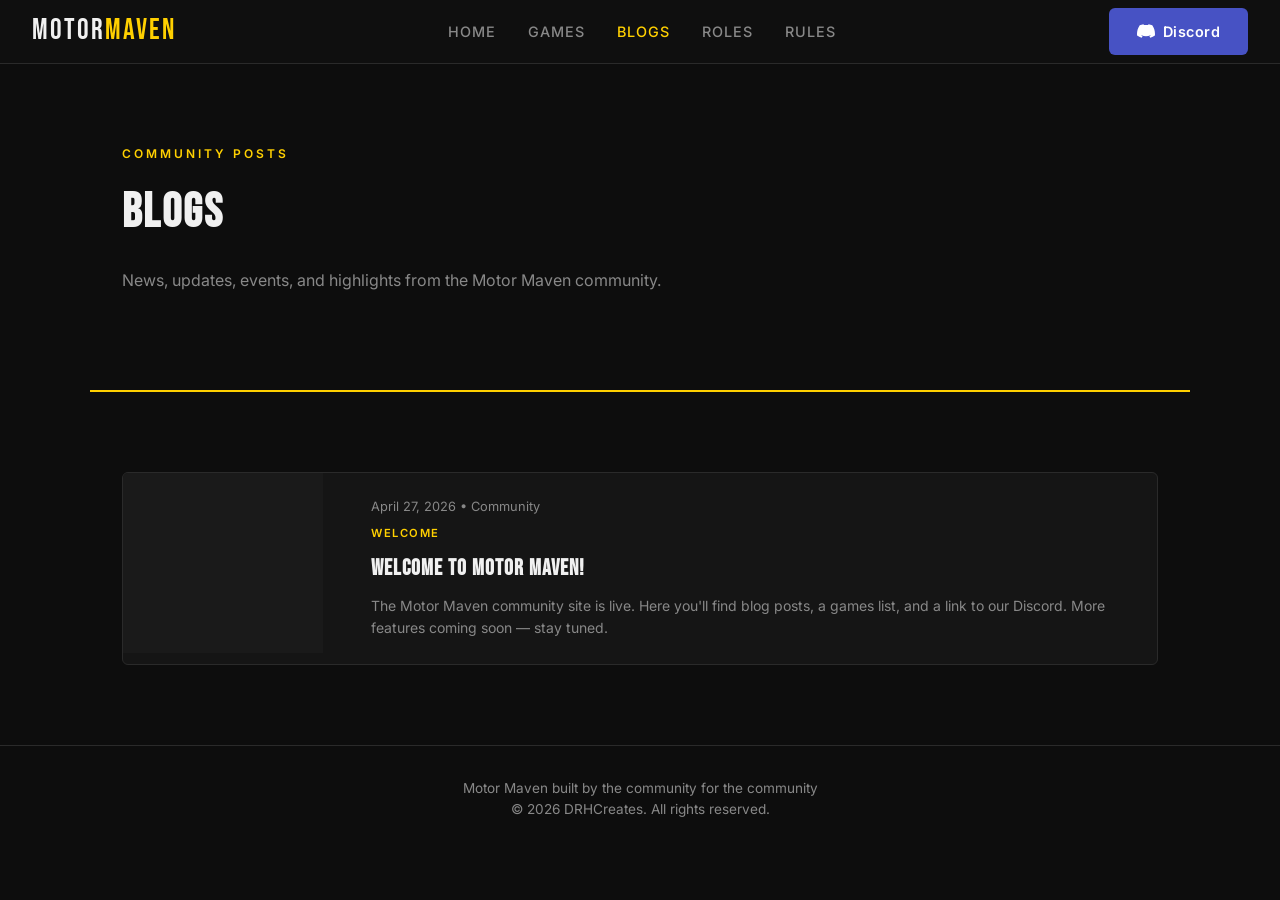
==== pages/blogs.html @ 3636a744 "initial commit" ====
<!DOCTYPE html>
<html lang="en">
<head>
  <meta charset="UTF-8" />
  <meta name="viewport" content="width=device-width, initial-scale=1.0" />
  <meta name="description" content="News, events, and community highlights from Motor Maven — a Discord community for MotorTown and other games." />
  <title>Blogs — Motor Maven</title>
  <link rel="preconnect" href="https://fonts.googleapis.com" />
  <link rel="preconnect" href="https://fonts.gstatic.com" crossorigin />
  <link rel="stylesheet" href="https://fonts.googleapis.com/css2?family=Bebas+Neue&family=Inter:wght@400;500;600&display=swap" />
  <meta name="theme-color" content="#0d0d0d" />
  <link rel="stylesheet" href="../css/style.css" />
  <meta property="og:type" content="website" />
  <meta property="og:site_name" content="Motor Maven" />
  <meta property="og:title" content="Blogs — Motor Maven" />
  <meta property="og:description" content="News, events, and community highlights from Motor Maven — a Discord community for MotorTown and other games." />
  <meta name="twitter:card" content="summary_large_image" />
  <meta name="twitter:title" content="Blogs — Motor Maven" />
  <meta name="twitter:description" content="News, events, and community highlights from Motor Maven — a Discord community for MotorTown and other games." />
</head>
<body>

  <a class="skip-link" href="#main">Skip to main content</a>

  <header>
    <nav aria-label="Main navigation">
      <a href="../index.html" class="nav-logo" aria-label="Motor Maven — home">MOTOR<span>MAVEN</span></a>
      <ul class="nav-links" role="list">
        <li><a href="../index.html">Home</a></li>
        <li><a href="games.html">Games</a></li>
        <li><a href="blogs.html" class="active" aria-current="page">Blogs</a></li>
        <li><a href="roles.html">Roles</a></li>
        <li><a href="rules.html">Rules</a></li>
        <!-- <li><a href="staff.html">Staff</a></li> -->
      </ul>
      <a href="https://discord.gg/wgUbp8NS54" target="_blank" rel="noopener noreferrer" class="nav-discord btn" aria-label="Join Motor Maven on Discord (opens in new tab)">
        <svg width="18" height="18" viewBox="0 0 24 24" fill="currentColor" aria-hidden="true" focusable="false">
          <path d="M20.317 4.37a19.791 19.791 0 0 0-4.885-1.515.074.074 0 0 0-.079.037c-.21.375-.444.864-.608 1.25a18.27 18.27 0 0 0-5.487 0 12.64 12.64 0 0 0-.617-1.25.077.077 0 0 0-.079-.037A19.736 19.736 0 0 0 3.677 4.37a.07.07 0 0 0-.032.027C.533 9.046-.32 13.58.099 18.057c.002.022.015.043.03.056a19.9 19.9 0 0 0 5.993 3.03.078.078 0 0 0 .084-.028 14.09 14.09 0 0 0 1.226-1.994.076.076 0 0 0-.041-.106 13.107 13.107 0 0 1-1.872-.892.077.077 0 0 1-.008-.128 10.2 10.2 0 0 0 .372-.292.074.074 0 0 1 .077-.01c3.928 1.793 8.18 1.793 12.062 0a.074.074 0 0 1 .078.01c.12.098.246.198.373.292a.077.077 0 0 1-.006.127 12.299 12.299 0 0 1-1.873.892.077.077 0 0 0-.041.107c.36.698.772 1.362 1.225 1.993a.076.076 0 0 0 .084.028 19.839 19.839 0 0 0 6.002-3.03.077.077 0 0 0 .032-.054c.5-5.177-.838-9.674-3.549-13.66a.061.061 0 0 0-.031-.03z"/>
        </svg>
        Discord
      </a>
      <button class="nav-hamburger" aria-label="Open navigation menu" aria-expanded="false">
        <span aria-hidden="true"></span>
        <span aria-hidden="true"></span>
        <span aria-hidden="true"></span>
      </button>
    </nav>
  </header>

  <main id="main" aria-label="Main content">

    <div class="page-header">
      <p class="section-label" aria-hidden="true">Community Posts</p>
      <h1 class="section-title">Blogs</h1>
      <p class="section-desc">News, updates, events, and highlights from the Motor Maven community.</p>
    </div>

    <section aria-label="Blog posts">
      <ul class="blog-list" role="list">

        <li>
          <a href="posts/welcome-to-motor-maven.html" class="blog-card-link" aria-label="Read: Welcome to Motor Maven!">
            <article class="blog-card">
              <div class="blog-card-img" style="height: 180px;" role="img" aria-label="Welcome post image placeholder"></div>
              <div class="blog-card-body">
                <p class="blog-meta"><time datetime="2026-04-27">April 27, 2026</time> &bull; Community</p>
                <p class="card-tag">Welcome</p>
                <h2 class="card-title">Welcome to Motor Maven!</h2>
                <p class="card-desc">The Motor Maven community site is live. Here you'll find blog posts, a games list, and a link to our Discord. More features coming soon — stay tuned.</p>
              </div>
            </article>
          </a>
        </li>

        <!-- To add a new blog post:
          1. Copy pages/posts/welcome-to-motor-maven.html to pages/posts/your-post-name.html
          2. Update the title, date, tag, and body content in that file
          3. Add a new <li> block here following the same pattern as above
        -->

      </ul>
    </section>

  </main>

  <footer role="contentinfo">
    <p>Motor Maven built by the community for the community</p>
    <p>&copy; 2026 DRHCreates. All rights reserved.</p>
  </footer>

  <script src="../js/smooth-scroll.js" defer></script>
  <script src="../js/nav.js" defer></script>
</body>
</html>
---- css/style.css ----
*, *::before, *::after {
  box-sizing: border-box;
  margin: 0;
  padding: 0;
}

:root {
  --bg: #0d0d0d;
  --bg-card: #151515;
  --bg-nav: #111111ee;
  --accent: #4488ff;
  --accent-dim: #2266dd;
  --gold: #ffd000;
  --text: #f0f0f0;
  --text-muted: #888;
  --border: #2a2a2a;
  --radius: 6px;
}

html {
  scroll-behavior: smooth;
}

body {
  background-color: var(--bg);
  color: var(--text);
  font-family: 'Inter', sans-serif;
  font-size: 16px;
  line-height: 1.6;
}

a {
  color: inherit;
  text-decoration: none;
}

img {
  display: block;
  max-width: 100%;
}

/* ── Nav ── */
nav {
  position: sticky;
  top: 0;
  z-index: 100;
  background: var(--bg-nav);
  backdrop-filter: blur(10px);
  border-bottom: 1px solid var(--border);
  padding: 0 2rem;
  display: flex;
  align-items: center;
  justify-content: space-between;
  height: 64px;
}

.nav-logo {
  font-family: 'Bebas Neue', sans-serif;
  font-size: 1.8rem;
  letter-spacing: 2px;
  color: var(--text);
}

.nav-logo span {
  color: var(--gold);
}

.nav-links {
  display: flex;
  gap: 2rem;
  list-style: none;
}

.nav-links a {
  font-size: 0.9rem;
  font-weight: 500;
  color: var(--text-muted);
  text-transform: uppercase;
  letter-spacing: 1px;
  transition: color 0.2s;
}

.nav-links a:hover,
.nav-links a.active {
  color: var(--gold);
}

.nav-discord {
  display: flex;
  align-items: center;
  gap: 0.5rem;
  background: #4752c4;
  color: #fff !important;
  padding: 0.45rem 1rem;
  border-radius: var(--radius);
  font-size: 0.85rem;
  font-weight: 600;
  transition: background 0.2s;
}

.nav-discord:hover {
  background: #3b44a5 !important;
  color: #fff !important;
}

/* ── Hero ── */
.hero {
  position: relative;
  display: flex;
  flex-direction: column;
  align-items: center;
  justify-content: center;
  text-align: center;
  min-height: 90vh;
  padding: 4rem 2rem;
  overflow: hidden;
}

.hero-bg {
  position: absolute;
  inset: 0;
  background:
    linear-gradient(to bottom, rgba(13,13,13,0.4) 0%, rgba(13,13,13,0.75) 100%),
    url('../assets/images/hero-bg.webp') center/cover no-repeat;
  z-index: 0;
}

.hero-stripe {
  position: absolute;
  bottom: 0;
  left: 0;
  width: 100%;
  height: 4px;
  background: var(--gold);
}

.hero-content {
  position: relative;
  z-index: 1;
  max-width: 800px;
}

.hero-tag {
  display: inline-block;
  background: var(--gold);
  color: #0d0d0d;
  font-size: 0.75rem;
  font-weight: 600;
  letter-spacing: 2px;
  text-transform: uppercase;
  padding: 0.3rem 0.9rem;
  border-radius: 2px;
  margin-bottom: 1.5rem;
}

.hero h1 {
  font-family: 'Bebas Neue', sans-serif;
  font-size: clamp(3.5rem, 10vw, 7rem);
  line-height: 1;
  letter-spacing: 3px;
  margin-bottom: 1.5rem;
}

.hero h1 span {
  color: var(--gold);
}

.hero p {
  font-size: 1.1rem;
  color: var(--text-muted);
  max-width: 560px;
  margin: 0 auto 2.5rem;
}

.hero-cta {
  display: flex;
  gap: 1rem;
  justify-content: center;
  flex-wrap: wrap;
}

/* ── Buttons ── */
.btn {
  display: inline-flex;
  align-items: center;
  gap: 0.5rem;
  padding: 0.75rem 1.75rem;
  border-radius: var(--radius);
  font-size: 0.9rem;
  font-weight: 600;
  letter-spacing: 0.5px;
  transition: all 0.2s;
  cursor: pointer;
  border: none;
}

.btn-primary {
  background: var(--accent);
  color: #fff;
}

.btn-primary:hover {
  background: var(--accent-dim);
}

.btn-outline {
  background: transparent;
  color: var(--text);
  border: 1px solid var(--border);
}

.btn-outline:hover {
  border-color: var(--accent);
  color: var(--accent);
}

/* ── Sections ── */
section {
  padding: 5rem 2rem;
  max-width: 1100px;
  margin: 0 auto;
}

.section-label {
  font-size: 0.75rem;
  font-weight: 600;
  letter-spacing: 3px;
  text-transform: uppercase;
  color: var(--gold);
  margin-bottom: 0.75rem;
}

.section-title {
  font-family: 'Bebas Neue', sans-serif;
  font-size: clamp(2rem, 5vw, 3rem);
  letter-spacing: 2px;
  margin-bottom: 1rem;
}

.section-desc {
  color: var(--text-muted);
  max-width: 560px;
  margin-bottom: 3rem;
}

/* ── Divider ── */
.divider {
  width: 100%;
  height: 1px;
  background: var(--border);
  margin: 0;
  border: none;
}

/* ── Cards ── */
.card-grid {
  display: grid;
  grid-template-columns: repeat(auto-fill, minmax(280px, 1fr));
  gap: 1.5rem;
}

.card {
  background: var(--bg-card);
  border: 1px solid var(--border);
  border-radius: var(--radius);
  overflow: hidden;
  transition: border-color 0.2s, transform 0.2s;
}

.card:hover {
  border-color: var(--gold);
  transform: translateY(-3px);
}

.card-img {
  width: 100%;
  aspect-ratio: 16/9;
  object-fit: cover;
  background: #1a1a1a;
}

.card-body {
  padding: 1.25rem;
}

.card-tag {
  font-size: 0.7rem;
  font-weight: 600;
  letter-spacing: 1.5px;
  text-transform: uppercase;
  color: var(--gold);
  margin-bottom: 0.5rem;
}

.card-title {
  font-family: 'Bebas Neue', sans-serif;
  font-size: 1.4rem;
  letter-spacing: 1px;
  margin-bottom: 0.5rem;
}

.card-desc {
  font-size: 0.875rem;
  color: var(--text-muted);
  line-height: 1.6;
}

.card-footer {
  padding: 1rem 1.25rem;
  border-top: 1px solid var(--border);
  display: flex;
  align-items: center;
  justify-content: space-between;
  font-size: 0.8rem;
  color: var(--text-muted);
}

/* ── Stats bar ── */
.stats-bar {
  background: var(--bg-card);
  border-top: 1px solid var(--border);
  border-bottom: 1px solid var(--border);
}

.stats-bar-inner {
  max-width: 1100px;
  margin: 0 auto;
  padding: 3.5rem 2rem;
  display: flex;
  gap: 2rem;
  flex-wrap: wrap;
  justify-content: space-around;
}

.stat {
  text-align: center;
}

.stat-number {
  font-family: 'Bebas Neue', sans-serif;
  font-size: 4rem;
  color: var(--gold);
  line-height: 1;
}

.stat-label {
  font-size: 0.9rem;
  color: var(--text-muted);
  text-transform: uppercase;
  letter-spacing: 1px;
  margin-top: 0.35rem;
}

/* ── Discord CTA ── */
.discord-cta {
  background: var(--bg-card);
  border: 1px solid var(--border);
  border-radius: var(--radius);
  padding: 3rem 2rem;
  text-align: center;
  margin: 0 auto;
  max-width: 600px;
}

.discord-cta .section-title {
  margin-bottom: 0.75rem;
}

.discord-cta p {
  color: var(--text-muted);
  margin-bottom: 2rem;
}

.btn-discord {
  background: #5865f2;
  color: #fff;
  font-size: 1rem;
  padding: 0.85rem 2rem;
}

.btn-discord:hover {
  background: #4752c4;
}

/* ── Footer ── */
footer {
  border-top: 1px solid var(--border);
  padding: 2rem;
  text-align: center;
  color: var(--text-muted);
  font-size: 0.85rem;
}

footer a {
  color: var(--accent);
}

/* ── Page header (inner pages) ── */
.page-header {
  padding: 5rem 2rem 3rem;
  border-bottom: 2px solid var(--gold);
  max-width: 1100px;
  margin: 0 auto;
}

/* ── Blog list ── */
.blog-list {
  display: flex;
  flex-direction: column;
  gap: 1.5rem;
}

.blog-card-link {
  display: block;
  text-decoration: none;
  color: inherit;
  border-radius: var(--radius);
}
.blog-card-link:hover .blog-card {
  border-color: var(--gold);
}
.blog-card-link .blog-card {
  transition: border-color 0.2s;
}

.blog-card {
  display: flex;
  gap: 1.5rem;
  background: var(--bg-card);
  border: 1px solid var(--border);
  border-radius: var(--radius);
  overflow: hidden;
  transition: border-color 0.2s;
}

.blog-card:hover {
  border-color: var(--gold);
}

.blog-card-img {
  width: 200px;
  flex-shrink: 0;
  object-fit: cover;
  background: #1a1a1a;
}

.blog-card-body {
  padding: 1.5rem;
  display: flex;
  flex-direction: column;
  justify-content: center;
}

.blog-meta {
  font-size: 0.8rem;
  color: var(--text-muted);
  margin-bottom: 0.5rem;
}

/* ── Games grid ── */
.games-grid {
  display: flex;
  flex-direction: column;
  gap: 1.5rem;
  list-style: none;
  padding: 0;
}

.game-card {
  background: var(--bg-card);
  border: 1px solid var(--border);
  border-radius: var(--radius);
  overflow: hidden;
  transition: border-color 0.2s, transform 0.2s;
  display: flex;
  align-items: stretch;
}

.game-card:hover {
  border-color: var(--gold);
  transform: translateY(-3px);
}

.game-card-img {
  width: 240px;
  height: 180px;
  flex-shrink: 0;
  object-fit: contain;
  background: #1a1a1a;
  align-self: center;
}

.game-card-body {
  padding: 1.75rem 2rem;
  display: flex;
  flex-direction: column;
  justify-content: center;
  flex: 1;
}

.game-title {
  font-family: 'Bebas Neue', sans-serif;
  font-size: 1.8rem;
  letter-spacing: 1px;
  margin-bottom: 0.5rem;
  color: var(--gold);
}

.game-desc {
  font-size: 0.925rem;
  color: var(--text-muted);
  line-height: 1.6;
  margin-bottom: 1.5rem;
}

/* ── Screen-reader only utility ── */
.sr-only {
  position: absolute;
  width: 1px;
  height: 1px;
  padding: 0;
  margin: -1px;
  overflow: hidden;
  clip: rect(0, 0, 0, 0);
  white-space: nowrap;
  border: 0;
}


/* ── Skip link ── */
.skip-link {
  position: absolute;
  top: -100%;
  left: 1rem;
  background: var(--accent);
  color: #fff;
  padding: 0.5rem 1rem;
  font-size: 0.9rem;
  font-weight: 600;
  border-radius: 0 0 var(--radius) var(--radius);
  z-index: 200;
  transition: top 0.15s;
}

.skip-link:focus {
  top: 0;
}

/* ── Focus styles ── */
:focus-visible {
  outline: 2px solid var(--accent);
  outline-offset: 3px;
  border-radius: 2px;
}

/* ── Rules CTA banner ── */
.rules-cta-banner {
  max-width: 1100px;
  margin: 0 auto 0;
  padding: 1rem 2rem;
  display: flex;
  align-items: center;
  justify-content: space-between;
  gap: 1.5rem;
  background: #1a1000;
  border: 1px solid var(--gold);
  border-radius: var(--radius);
}

.rules-cta-text {
  display: flex;
  flex-direction: column;
  gap: 0.2rem;
}

.rules-cta-text strong {
  color: var(--gold);
  font-size: 0.95rem;
}

.rules-cta-text span {
  font-size: 0.85rem;
  color: var(--text-muted);
}

/* ── Roles teaser (home page) ── */
.roles-teaser-grid {
  list-style: none;
  padding: 0;
  display: flex;
  flex-wrap: wrap;
  gap: 0.75rem;
  margin-bottom: 2rem;
}

.roles-teaser-item {
  background: var(--bg-card);
  border: 1px solid var(--border);
  border-radius: var(--radius);
  padding: 0.6rem 1.1rem;
  font-size: 0.9rem;
  font-weight: 600;
}

/* ── Roles info list (roles page) ── */
.rp-info-list {
  list-style: none;
  padding: 0;
  display: flex;
  flex-direction: column;
  gap: 1rem;
}

.rp-info-item {
  background: var(--bg-card);
  border: 1px solid var(--border);
  border-radius: var(--radius);
  padding: 1.25rem;
}

.rp-info-item h3 {
  font-family: 'Bebas Neue', sans-serif;
  font-size: 1.1rem;
  letter-spacing: 1px;
  color: var(--gold);
  margin-bottom: 0.4rem;
}

.rp-info-item p {
  font-size: 0.9rem;
  color: var(--text-muted);
  line-height: 1.6;
}

/* ── Roleplay section ── */
.rp-grid {
  display: grid;
  grid-template-columns: repeat(auto-fill, minmax(220px, 1fr));
  gap: 1.25rem;
  list-style: none;
  padding: 0;
  margin-bottom: 2.5rem;
}

.rp-card {
  background: var(--bg-card);
  border: 1px solid var(--border);
  border-radius: var(--radius);
  padding: 1.5rem 1.25rem;
  transition: border-color 0.2s, transform 0.2s;
}

.rp-card:hover {
  border-color: var(--gold);
  transform: translateY(-3px);
}

.rp-icon {
  font-size: 2rem;
  margin-bottom: 0.75rem;
  line-height: 1;
}

.rp-title {
  font-family: 'Bebas Neue', sans-serif;
  font-size: 1.3rem;
  letter-spacing: 1px;
  margin-bottom: 0.4rem;
  color: var(--gold);
}

.rp-desc {
  font-size: 0.875rem;
  color: var(--text-muted);
  line-height: 1.6;
}

/* ── Rules section ── */
.rules-categories {
  display: flex;
  flex-direction: column;
  gap: 2rem;
}

.rules-category {
  background: var(--bg-card);
  border: 1px solid var(--border);
  border-radius: var(--radius);
  overflow: hidden;
}

.rules-cat-title {
  font-family: 'Bebas Neue', sans-serif;
  font-size: 1.2rem;
  letter-spacing: 1px;
  padding: 0.9rem 1.25rem;
  border-bottom: 1px solid var(--border);
  background: #111;
  color: var(--gold);
}

.rules-bullets {
  list-style: none;
  padding: 1rem 1.25rem;
  display: flex;
  flex-direction: column;
  gap: 0.5rem;
}

.rules-bullets li {
  font-size: 0.9rem;
  color: var(--text-muted);
  line-height: 1.6;
  padding-left: 1rem;
  position: relative;
}

.rules-bullets li::before {
  content: '•';
  position: absolute;
  left: 0;
  color: var(--gold);
}

ul.rules-list {
  list-style: none;
  padding: 0.75rem 1.25rem;
  display: flex;
  flex-direction: column;
  gap: 0.5rem;
}

.rules-item {
  display: flex;
  align-items: flex-start;
  gap: 1rem;
  padding: 0.75rem 0;
  border-bottom: 1px solid var(--border);
  font-size: 0.9rem;
  line-height: 1.6;
}

.rules-item:last-child {
  border-bottom: none;
}

.rules-item::before {
  content: attr(data-rule);
  font-family: 'Bebas Neue', sans-serif;
  font-size: 1rem;
  font-weight: 700;
  color: #0d0d0d;
  background: var(--accent);
  min-width: 2rem;
  height: 2rem;
  border-radius: 4px;
  display: flex;
  align-items: center;
  justify-content: center;
  flex-shrink: 0;
  line-height: 1;
}

.rules-sub {
  list-style: none;
  padding: 0;
  margin-top: 0.4rem;
  display: flex;
  flex-direction: column;
  gap: 0.3rem;
}

.rules-sub li {
  font-size: 0.85rem;
  color: var(--text-muted);
  padding-left: 1rem;
  position: relative;
  line-height: 1.5;
}

.rules-sub li::before {
  content: '–';
  position: absolute;
  left: 0;
  color: var(--gold);
}

.rules-note {
  font-size: 0.85rem;
  color: var(--gold);
  margin-top: 0.5rem;
}

.rules-final {
  background: var(--bg-card);
  border: 1px solid var(--border);
  border-radius: var(--radius);
  padding: 1.25rem;
  display: flex;
  flex-direction: column;
  gap: 0.5rem;
  font-size: 0.9rem;
  color: var(--text-muted);
  line-height: 1.6;
}

.rp-cta {
  text-align: center;
  padding: 2rem;
  background: var(--bg-card);
  border: 1px solid var(--border);
  border-radius: var(--radius);
}

.rp-cta p {
  color: var(--text-muted);
  margin-bottom: 1.25rem;
}

/* ── Staff grid ── */
.staff-grid {
  display: grid;
  grid-template-columns: repeat(auto-fill, minmax(260px, 1fr));
  gap: 1.5rem;
}

.staff-card {
  background: var(--bg-card);
  border: 1px solid var(--border);
  border-radius: var(--radius);
  overflow: hidden;
  transition: border-color 0.2s, transform 0.2s;
}

.staff-card:hover {
  border-color: var(--accent);
  transform: translateY(-3px);
}

.staff-avatar {
  width: 100%;
  height: 160px;
  background: #1a1a1a;
  display: flex;
  align-items: center;
  justify-content: center;
  font-size: 4rem;
  color: var(--border);
}

.staff-body {
  padding: 1.25rem;
}

.staff-name {
  font-family: 'Bebas Neue', sans-serif;
  font-size: 1.5rem;
  letter-spacing: 1px;
  margin-bottom: 0.5rem;
}

.staff-bio {
  font-size: 0.875rem;
  color: var(--text-muted);
  line-height: 1.6;
}

/* ── List resets for semantic lists used as grids ── */
.card-grid,
.games-grid,
.blog-list,
.staff-grid,
.stats-bar-inner {
  list-style: none;
  padding: 0;
}

/* ── Reduced motion ── */
@media (prefers-reduced-motion: reduce) {
  html { scroll-behavior: auto; }
  *, *::before, *::after { transition-duration: 0.01ms !important; animation-duration: 0.01ms !important; }
}

/* ── Hamburger button ── */
.nav-hamburger {
  display: none;
  flex-direction: column;
  justify-content: center;
  gap: 5px;
  background: none;
  border: none;
  cursor: pointer;
  padding: 0.4rem;
  margin-left: 0.5rem;
  flex-shrink: 0;
}

.nav-hamburger span {
  display: block;
  width: 22px;
  height: 2px;
  background: var(--text);
  border-radius: 2px;
  transition: transform 0.2s, opacity 0.2s;
}

nav.nav-open .nav-hamburger span:nth-child(1) {
  transform: translateY(7px) rotate(45deg);
}

nav.nav-open .nav-hamburger span:nth-child(2) {
  opacity: 0;
}

nav.nav-open .nav-hamburger span:nth-child(3) {
  transform: translateY(-7px) rotate(-45deg);
}

/* ── Responsive ── */
@media (max-width: 768px) {
  nav {
    padding: 0 1rem;
    flex-wrap: wrap;
    height: auto;
    min-height: 64px;
    align-items: center;
  }

  .nav-hamburger {
    display: flex;
  }

  .nav-links {
    display: none;
    order: 3;
    width: 100%;
    flex-direction: column;
    padding: 0.25rem 0 0.75rem;
    border-top: 1px solid var(--border);
    gap: 0;
    list-style: none;
  }

  nav.nav-open .nav-links {
    display: flex;
  }

  .nav-links li {
    width: 100%;
  }

  .nav-links a {
    display: block;
    padding: 0.8rem 0.25rem;
    font-size: 1rem;
    letter-spacing: 0.5px;
    border-bottom: 1px solid var(--border);
  }

  .nav-links li:last-child a {
    border-bottom: none;
  }

  section {
    padding: 3rem 1rem;
  }

  .stats-bar-inner {
    flex-direction: column;
    align-items: center;
    padding: 2.5rem 1rem;
    gap: 1.5rem;
  }

  .rules-cta-banner {
    flex-direction: column;
    align-items: flex-start;
    gap: 1rem;
    padding: 1rem 1.25rem;
  }

  .rules-cta-banner .btn {
    width: 100%;
    justify-content: center;
  }

  .blog-card {
    flex-direction: column;
  }

  .blog-card-img {
    width: 100%;
    height: 180px;
  }

  .game-card,
  .featured-game-card {
    flex-direction: column;
  }

  .game-card-img,
  .featured-game-card .featured-game-img {
    width: 100%;
    height: 180px;
    align-self: auto;
  }
}
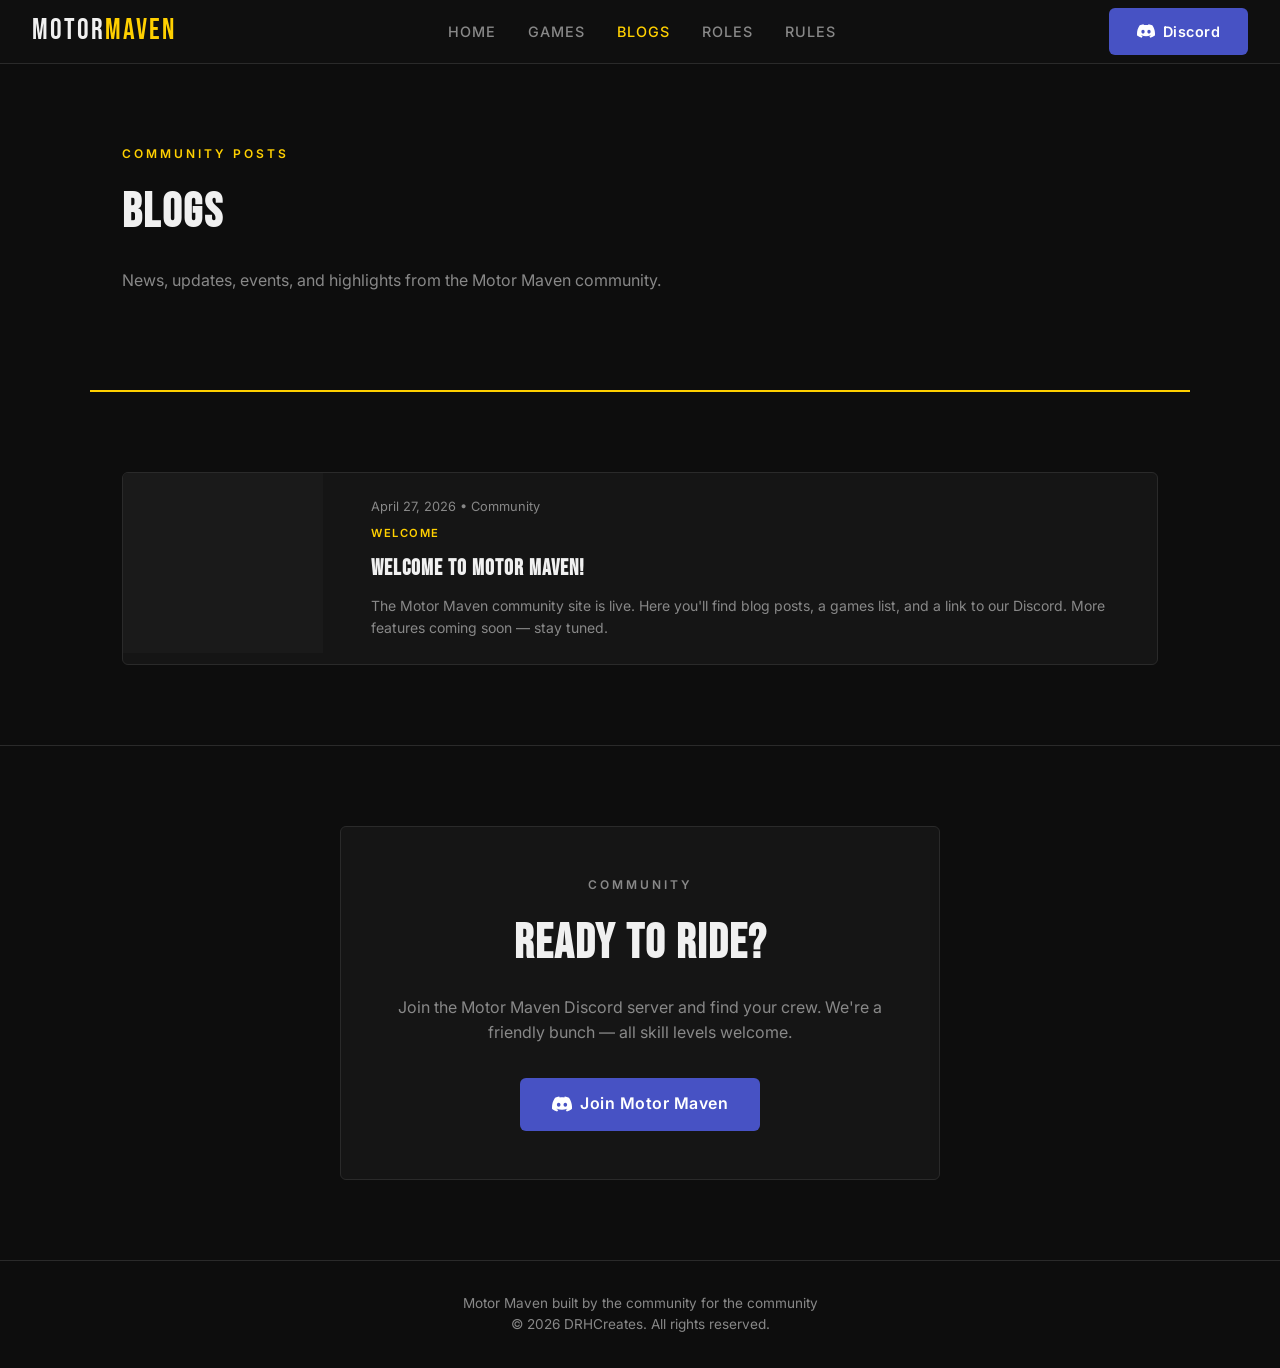
==== commit 7275bbbc: "Add Discord CTA sections, favicon fixes, and btn-gold style across all pages Co-Authored-By: Claude " ====
--- a/pages/blogs.html
+++ b/pages/blogs.html
@@ -1,22 +1,24 @@
 <!DOCTYPE html>
 <html lang="en">
 <head>
-  <meta charset="UTF-8" />
-  <meta name="viewport" content="width=device-width, initial-scale=1.0" />
-  <meta name="description" content="News, events, and community highlights from Motor Maven — a Discord community for MotorTown and other games." />
+  <meta charset="UTF-8">
+  <meta name="viewport" content="width=device-width, initial-scale=1.0">
+  <meta name="description" content="News, events, and community highlights from Motor Maven — a Discord community for MotorTown and other games.">
   <title>Blogs — Motor Maven</title>
-  <link rel="preconnect" href="https://fonts.googleapis.com" />
-  <link rel="preconnect" href="https://fonts.gstatic.com" crossorigin />
-  <link rel="stylesheet" href="https://fonts.googleapis.com/css2?family=Bebas+Neue&family=Inter:wght@400;500;600&display=swap" />
-  <meta name="theme-color" content="#0d0d0d" />
-  <link rel="stylesheet" href="../css/style.css" />
-  <meta property="og:type" content="website" />
-  <meta property="og:site_name" content="Motor Maven" />
-  <meta property="og:title" content="Blogs — Motor Maven" />
-  <meta property="og:description" content="News, events, and community highlights from Motor Maven — a Discord community for MotorTown and other games." />
-  <meta name="twitter:card" content="summary_large_image" />
-  <meta name="twitter:title" content="Blogs — Motor Maven" />
-  <meta name="twitter:description" content="News, events, and community highlights from Motor Maven — a Discord community for MotorTown and other games." />
+  <link rel="preconnect" href="https://fonts.googleapis.com">
+  <link rel="preconnect" href="https://fonts.gstatic.com" crossorigin>
+  <link rel="preload" href="https://fonts.googleapis.com/css2?family=Bebas+Neue&family=Inter:wght@400;500;600&display=swap" as="style" onload="this.onload=null;this.rel='stylesheet'">
+  <noscript><link rel="stylesheet" href="https://fonts.googleapis.com/css2?family=Bebas+Neue&family=Inter:wght@400;500;600&display=swap"></noscript>
+  <meta name="theme-color" content="#0d0d0d">
+  <link rel="icon" href="../assets/favicon.png" type="image/png">
+  <link rel="stylesheet" href="../css/style.css">
+  <meta property="og:type" content="website">
+  <meta property="og:site_name" content="Motor Maven">
+  <meta property="og:title" content="Blogs — Motor Maven">
+  <meta property="og:description" content="News, events, and community highlights from Motor Maven — a Discord community for MotorTown and other games.">
+  <meta name="twitter:card" content="summary_large_image">
+  <meta name="twitter:title" content="Blogs — Motor Maven">
+  <meta name="twitter:description" content="News, events, and community highlights from Motor Maven — a Discord community for MotorTown and other games.">
 </head>
 <body>
 
@@ -25,7 +27,7 @@
   <header>
     <nav aria-label="Main navigation">
       <a href="../index.html" class="nav-logo" aria-label="Motor Maven — home">MOTOR<span>MAVEN</span></a>
-      <ul class="nav-links" role="list">
+      <ul class="nav-links">
         <li><a href="../index.html">Home</a></li>
         <li><a href="games.html">Games</a></li>
         <li><a href="blogs.html" class="active" aria-current="page">Blogs</a></li>
@@ -35,7 +37,7 @@
       </ul>
       <a href="https://discord.gg/wgUbp8NS54" target="_blank" rel="noopener noreferrer" class="nav-discord btn" aria-label="Join Motor Maven on Discord (opens in new tab)">
         <svg width="18" height="18" viewBox="0 0 24 24" fill="currentColor" aria-hidden="true" focusable="false">
-          <path d="M20.317 4.37a19.791 19.791 0 0 0-4.885-1.515.074.074 0 0 0-.079.037c-.21.375-.444.864-.608 1.25a18.27 18.27 0 0 0-5.487 0 12.64 12.64 0 0 0-.617-1.25.077.077 0 0 0-.079-.037A19.736 19.736 0 0 0 3.677 4.37a.07.07 0 0 0-.032.027C.533 9.046-.32 13.58.099 18.057c.002.022.015.043.03.056a19.9 19.9 0 0 0 5.993 3.03.078.078 0 0 0 .084-.028 14.09 14.09 0 0 0 1.226-1.994.076.076 0 0 0-.041-.106 13.107 13.107 0 0 1-1.872-.892.077.077 0 0 1-.008-.128 10.2 10.2 0 0 0 .372-.292.074.074 0 0 1 .077-.01c3.928 1.793 8.18 1.793 12.062 0a.074.074 0 0 1 .078.01c.12.098.246.198.373.292a.077.077 0 0 1-.006.127 12.299 12.299 0 0 1-1.873.892.077.077 0 0 0-.041.107c.36.698.772 1.362 1.225 1.993a.076.076 0 0 0 .084.028 19.839 19.839 0 0 0 6.002-3.03.077.077 0 0 0 .032-.054c.5-5.177-.838-9.674-3.549-13.66a.061.061 0 0 0-.031-.03z"/>
+          <path d="M20.317 4.3698a19.7913 19.7913 0 00-4.8851-1.5152.0741.0741 0 00-.0785.0371c-.211.3753-.4447.8648-.6083 1.2495-1.8447-.2762-3.68-.2762-5.4868 0-.1636-.3933-.4058-.8742-.6177-1.2495a.077.077 0 00-.0785-.037 19.7363 19.7363 0 00-4.8852 1.515.0699.0699 0 00-.0321.0277C.5334 9.0458-.319 13.5799.0992 18.0578a.0824.0824 0 00.0312.0561 19.9261 19.9261 0 005.9929 3.0294.0777.0777 0 00.0842-.0276c.4616-.6304.8731-1.2952 1.226-1.9942.0209-.0408.0067-.0895-.0323-.1123a13.1945 13.1945 0 01-1.8726-.8944.0766.0766 0 01-.0076-.1274c.1258-.0943.2517-.1923.3718-.2914a.0743.0743 0 01.0776-.0105c3.9278 1.7933 8.18 1.7933 12.0614 0a.0739.0739 0 01.0785.0095c.1202.099.246.1981.3728.2924a.0766.0766 0 01-.0057.1275 12.2994 12.2994 0 01-1.873.8914.0766.0766 0 00-.0323.1134c.3604.698.7719 1.3628 1.225 1.9932a.076.076 0 00.0842.0286 19.8794 19.8794 0 006.0028-3.0315.077.077 0 00.0313-.0552c.5004-5.177-.8382-9.6739-3.5485-13.6604a.061.061 0 00-.0312-.0286zM8.02 15.3312c-1.1825 0-2.1569-1.0857-2.1569-2.419 0-1.3332.9555-2.4189 2.157-2.4189 1.2108 0 2.1757 1.0952 2.1568 2.419 0 1.3332-.9555 2.4189-2.1569 2.4189zm7.9748 0c-1.1825 0-2.1569-1.0857-2.1569-2.419 0-1.3332.9554-2.4189 2.1569-2.4189 1.2108 0 2.1757 1.0952 2.1568 2.419 0 1.3332-.946 2.4189-2.1568 2.4189Z"/>
         </svg>
         Discord
       </a>
@@ -56,7 +58,7 @@
     </div>
 
     <section aria-label="Blog posts">
-      <ul class="blog-list" role="list">
+      <ul class="blog-list">
 
         <li>
           <a href="posts/welcome-to-motor-maven.html" class="blog-card-link" aria-label="Read: Welcome to Motor Maven!">
@@ -81,9 +83,25 @@
       </ul>
     </section>
 
+    <hr class="divider">
+
+    <section aria-labelledby="discord-cta-heading">
+      <div class="discord-cta">
+        <p class="section-label" style="margin-bottom:0.75rem;" aria-hidden="true">Community</p>
+        <h2 class="section-title" id="discord-cta-heading">Ready to Ride?</h2>
+        <p>Join the Motor Maven Discord server and find your crew. We're a friendly bunch — all skill levels welcome.</p>
+        <a href="https://discord.gg/wgUbp8NS54" target="_blank" rel="noopener noreferrer" class="btn btn-discord" aria-label="Join Motor Maven on Discord (opens in new tab)">
+          <svg width="20" height="20" viewBox="0 0 24 24" fill="currentColor" aria-hidden="true" focusable="false">
+            <path d="M20.317 4.3698a19.7913 19.7913 0 00-4.8851-1.5152.0741.0741 0 00-.0785.0371c-.211.3753-.4447.8648-.6083 1.2495-1.8447-.2762-3.68-.2762-5.4868 0-.1636-.3933-.4058-.8742-.6177-1.2495a.077.077 0 00-.0785-.037 19.7363 19.7363 0 00-4.8852 1.515.0699.0699 0 00-.0321.0277C.5334 9.0458-.319 13.5799.0992 18.0578a.0824.0824 0 00.0312.0561 19.9261 19.9261 0 005.9929 3.0294.0777.0777 0 00.0842-.0276c.4616-.6304.8731-1.2952 1.226-1.9942.0209-.0408.0067-.0895-.0323-.1123a13.1945 13.1945 0 01-1.8726-.8944.0766.0766 0 01-.0076-.1274c.1258-.0943.2517-.1923.3718-.2914a.0743.0743 0 01.0776-.0105c3.9278 1.7933 8.18 1.7933 12.0614 0a.0739.0739 0 01.0785.0095c.1202.099.246.1981.3728.2924a.0766.0766 0 01-.0057.1275 12.2994 12.2994 0 01-1.873.8914.0766.0766 0 00-.0323.1134c.3604.698.7719 1.3628 1.225 1.9932a.076.076 0 00.0842.0286 19.8794 19.8794 0 006.0028-3.0315.077.077 0 00.0313-.0552c.5004-5.177-.8382-9.6739-3.5485-13.6604a.061.061 0 00-.0312-.0286zM8.02 15.3312c-1.1825 0-2.1569-1.0857-2.1569-2.419 0-1.3332.9555-2.4189 2.157-2.4189 1.2108 0 2.1757 1.0952 2.1568 2.419 0 1.3332-.9555 2.4189-2.1569 2.4189zm7.9748 0c-1.1825 0-2.1569-1.0857-2.1569-2.419 0-1.3332.9554-2.4189 2.1569-2.4189 1.2108 0 2.1757 1.0952 2.1568 2.419 0 1.3332-.946 2.4189-2.1568 2.4189Z"/>
+          </svg>
+          Join Motor Maven
+        </a>
+      </div>
+    </section>
+
   </main>
 
-  <footer role="contentinfo">
+  <footer>
     <p>Motor Maven built by the community for the community</p>
     <p>&copy; 2026 DRHCreates. All rights reserved.</p>
   </footer>
--- a/css/style.css
+++ b/css/style.css
@@ -1,1007 +1 @@
-*, *::before, *::after {
-  box-sizing: border-box;
-  margin: 0;
-  padding: 0;
-}
-
-:root {
-  --bg: #0d0d0d;
-  --bg-card: #151515;
-  --bg-nav: #111111ee;
-  --accent: #4488ff;
-  --accent-dim: #2266dd;
-  --gold: #ffd000;
-  --text: #f0f0f0;
-  --text-muted: #888;
-  --border: #2a2a2a;
-  --radius: 6px;
-}
-
-html {
-  scroll-behavior: smooth;
-}
-
-body {
-  background-color: var(--bg);
-  color: var(--text);
-  font-family: 'Inter', sans-serif;
-  font-size: 16px;
-  line-height: 1.6;
-}
-
-a {
-  color: inherit;
-  text-decoration: none;
-}
-
-img {
-  display: block;
-  max-width: 100%;
-}
-
-/* ── Nav ── */
-nav {
-  position: sticky;
-  top: 0;
-  z-index: 100;
-  background: var(--bg-nav);
-  backdrop-filter: blur(10px);
-  border-bottom: 1px solid var(--border);
-  padding: 0 2rem;
-  display: flex;
-  align-items: center;
-  justify-content: space-between;
-  height: 64px;
-}
-
-.nav-logo {
-  font-family: 'Bebas Neue', sans-serif;
-  font-size: 1.8rem;
-  letter-spacing: 2px;
-  color: var(--text);
-}
-
-.nav-logo span {
-  color: var(--gold);
-}
-
-.nav-links {
-  display: flex;
-  gap: 2rem;
-  list-style: none;
-}
-
-.nav-links a {
-  font-size: 0.9rem;
-  font-weight: 500;
-  color: var(--text-muted);
-  text-transform: uppercase;
-  letter-spacing: 1px;
-  transition: color 0.2s;
-}
-
-.nav-links a:hover,
-.nav-links a.active {
-  color: var(--gold);
-}
-
-.nav-discord {
-  display: flex;
-  align-items: center;
-  gap: 0.5rem;
-  background: #4752c4;
-  color: #fff !important;
-  padding: 0.45rem 1rem;
-  border-radius: var(--radius);
-  font-size: 0.85rem;
-  font-weight: 600;
-  transition: background 0.2s;
-}
-
-.nav-discord:hover {
-  background: #3b44a5 !important;
-  color: #fff !important;
-}
-
-/* ── Hero ── */
-.hero {
-  position: relative;
-  display: flex;
-  flex-direction: column;
-  align-items: center;
-  justify-content: center;
-  text-align: center;
-  min-height: 90vh;
-  padding: 4rem 2rem;
-  overflow: hidden;
-}
-
-.hero-bg {
-  position: absolute;
-  inset: 0;
-  background:
-    linear-gradient(to bottom, rgba(13,13,13,0.4) 0%, rgba(13,13,13,0.75) 100%),
-    url('../assets/images/hero-bg.webp') center/cover no-repeat;
-  z-index: 0;
-}
-
-.hero-stripe {
-  position: absolute;
-  bottom: 0;
-  left: 0;
-  width: 100%;
-  height: 4px;
-  background: var(--gold);
-}
-
-.hero-content {
-  position: relative;
-  z-index: 1;
-  max-width: 800px;
-}
-
-.hero-tag {
-  display: inline-block;
-  background: var(--gold);
-  color: #0d0d0d;
-  font-size: 0.75rem;
-  font-weight: 600;
-  letter-spacing: 2px;
-  text-transform: uppercase;
-  padding: 0.3rem 0.9rem;
-  border-radius: 2px;
-  margin-bottom: 1.5rem;
-}
-
-.hero h1 {
-  font-family: 'Bebas Neue', sans-serif;
-  font-size: clamp(3.5rem, 10vw, 7rem);
-  line-height: 1;
-  letter-spacing: 3px;
-  margin-bottom: 1.5rem;
-}
-
-.hero h1 span {
-  color: var(--gold);
-}
-
-.hero p {
-  font-size: 1.1rem;
-  color: var(--text-muted);
-  max-width: 560px;
-  margin: 0 auto 2.5rem;
-}
-
-.hero-cta {
-  display: flex;
-  gap: 1rem;
-  justify-content: center;
-  flex-wrap: wrap;
-}
-
-/* ── Buttons ── */
-.btn {
-  display: inline-flex;
-  align-items: center;
-  gap: 0.5rem;
-  padding: 0.75rem 1.75rem;
-  border-radius: var(--radius);
-  font-size: 0.9rem;
-  font-weight: 600;
-  letter-spacing: 0.5px;
-  transition: all 0.2s;
-  cursor: pointer;
-  border: none;
-}
-
-.btn-primary {
-  background: var(--accent);
-  color: #fff;
-}
-
-.btn-primary:hover {
-  background: var(--accent-dim);
-}
-
-.btn-outline {
-  background: transparent;
-  color: var(--text);
-  border: 1px solid var(--border);
-}
-
-.btn-outline:hover {
-  border-color: var(--accent);
-  color: var(--accent);
-}
-
-/* ── Sections ── */
-section {
-  padding: 5rem 2rem;
-  max-width: 1100px;
-  margin: 0 auto;
-}
-
-.section-label {
-  font-size: 0.75rem;
-  font-weight: 600;
-  letter-spacing: 3px;
-  text-transform: uppercase;
-  color: var(--gold);
-  margin-bottom: 0.75rem;
-}
-
-.section-title {
-  font-family: 'Bebas Neue', sans-serif;
-  font-size: clamp(2rem, 5vw, 3rem);
-  letter-spacing: 2px;
-  margin-bottom: 1rem;
-}
-
-.section-desc {
-  color: var(--text-muted);
-  max-width: 560px;
-  margin-bottom: 3rem;
-}
-
-/* ── Divider ── */
-.divider {
-  width: 100%;
-  height: 1px;
-  background: var(--border);
-  margin: 0;
-  border: none;
-}
-
-/* ── Cards ── */
-.card-grid {
-  display: grid;
-  grid-template-columns: repeat(auto-fill, minmax(280px, 1fr));
-  gap: 1.5rem;
-}
-
-.card {
-  background: var(--bg-card);
-  border: 1px solid var(--border);
-  border-radius: var(--radius);
-  overflow: hidden;
-  transition: border-color 0.2s, transform 0.2s;
-}
-
-.card:hover {
-  border-color: var(--gold);
-  transform: translateY(-3px);
-}
-
-.card-img {
-  width: 100%;
-  aspect-ratio: 16/9;
-  object-fit: cover;
-  background: #1a1a1a;
-}
-
-.card-body {
-  padding: 1.25rem;
-}
-
-.card-tag {
-  font-size: 0.7rem;
-  font-weight: 600;
-  letter-spacing: 1.5px;
-  text-transform: uppercase;
-  color: var(--gold);
-  margin-bottom: 0.5rem;
-}
-
-.card-title {
-  font-family: 'Bebas Neue', sans-serif;
-  font-size: 1.4rem;
-  letter-spacing: 1px;
-  margin-bottom: 0.5rem;
-}
-
-.card-desc {
-  font-size: 0.875rem;
-  color: var(--text-muted);
-  line-height: 1.6;
-}
-
-.card-footer {
-  padding: 1rem 1.25rem;
-  border-top: 1px solid var(--border);
-  display: flex;
-  align-items: center;
-  justify-content: space-between;
-  font-size: 0.8rem;
-  color: var(--text-muted);
-}
-
-/* ── Stats bar ── */
-.stats-bar {
-  background: var(--bg-card);
-  border-top: 1px solid var(--border);
-  border-bottom: 1px solid var(--border);
-}
-
-.stats-bar-inner {
-  max-width: 1100px;
-  margin: 0 auto;
-  padding: 3.5rem 2rem;
-  display: flex;
-  gap: 2rem;
-  flex-wrap: wrap;
-  justify-content: space-around;
-}
-
-.stat {
-  text-align: center;
-}
-
-.stat-number {
-  font-family: 'Bebas Neue', sans-serif;
-  font-size: 4rem;
-  color: var(--gold);
-  line-height: 1;
-}
-
-.stat-label {
-  font-size: 0.9rem;
-  color: var(--text-muted);
-  text-transform: uppercase;
-  letter-spacing: 1px;
-  margin-top: 0.35rem;
-}
-
-/* ── Discord CTA ── */
-.discord-cta {
-  background: var(--bg-card);
-  border: 1px solid var(--border);
-  border-radius: var(--radius);
-  padding: 3rem 2rem;
-  text-align: center;
-  margin: 0 auto;
-  max-width: 600px;
-}
-
-.discord-cta .section-title {
-  margin-bottom: 0.75rem;
-}
-
-.discord-cta p {
-  color: var(--text-muted);
-  margin-bottom: 2rem;
-}
-
-.btn-discord {
-  background: #5865f2;
-  color: #fff;
-  font-size: 1rem;
-  padding: 0.85rem 2rem;
-}
-
-.btn-discord:hover {
-  background: #4752c4;
-}
-
-/* ── Footer ── */
-footer {
-  border-top: 1px solid var(--border);
-  padding: 2rem;
-  text-align: center;
-  color: var(--text-muted);
-  font-size: 0.85rem;
-}
-
-footer a {
-  color: var(--accent);
-}
-
-/* ── Page header (inner pages) ── */
-.page-header {
-  padding: 5rem 2rem 3rem;
-  border-bottom: 2px solid var(--gold);
-  max-width: 1100px;
-  margin: 0 auto;
-}
-
-/* ── Blog list ── */
-.blog-list {
-  display: flex;
-  flex-direction: column;
-  gap: 1.5rem;
-}
-
-.blog-card-link {
-  display: block;
-  text-decoration: none;
-  color: inherit;
-  border-radius: var(--radius);
-}
-.blog-card-link:hover .blog-card {
-  border-color: var(--gold);
-}
-.blog-card-link .blog-card {
-  transition: border-color 0.2s;
-}
-
-.blog-card {
-  display: flex;
-  gap: 1.5rem;
-  background: var(--bg-card);
-  border: 1px solid var(--border);
-  border-radius: var(--radius);
-  overflow: hidden;
-  transition: border-color 0.2s;
-}
-
-.blog-card:hover {
-  border-color: var(--gold);
-}
-
-.blog-card-img {
-  width: 200px;
-  flex-shrink: 0;
-  object-fit: cover;
-  background: #1a1a1a;
-}
-
-.blog-card-body {
-  padding: 1.5rem;
-  display: flex;
-  flex-direction: column;
-  justify-content: center;
-}
-
-.blog-meta {
-  font-size: 0.8rem;
-  color: var(--text-muted);
-  margin-bottom: 0.5rem;
-}
-
-/* ── Games grid ── */
-.games-grid {
-  display: flex;
-  flex-direction: column;
-  gap: 1.5rem;
-  list-style: none;
-  padding: 0;
-}
-
-.game-card {
-  background: var(--bg-card);
-  border: 1px solid var(--border);
-  border-radius: var(--radius);
-  overflow: hidden;
-  transition: border-color 0.2s, transform 0.2s;
-  display: flex;
-  align-items: stretch;
-}
-
-.game-card:hover {
-  border-color: var(--gold);
-  transform: translateY(-3px);
-}
-
-.game-card-img {
-  width: 240px;
-  height: 180px;
-  flex-shrink: 0;
-  object-fit: contain;
-  background: #1a1a1a;
-  align-self: center;
-}
-
-.game-card-body {
-  padding: 1.75rem 2rem;
-  display: flex;
-  flex-direction: column;
-  justify-content: center;
-  flex: 1;
-}
-
-.game-title {
-  font-family: 'Bebas Neue', sans-serif;
-  font-size: 1.8rem;
-  letter-spacing: 1px;
-  margin-bottom: 0.5rem;
-  color: var(--gold);
-}
-
-.game-desc {
-  font-size: 0.925rem;
-  color: var(--text-muted);
-  line-height: 1.6;
-  margin-bottom: 1.5rem;
-}
-
-/* ── Screen-reader only utility ── */
-.sr-only {
-  position: absolute;
-  width: 1px;
-  height: 1px;
-  padding: 0;
-  margin: -1px;
-  overflow: hidden;
-  clip: rect(0, 0, 0, 0);
-  white-space: nowrap;
-  border: 0;
-}
-
-
-/* ── Skip link ── */
-.skip-link {
-  position: absolute;
-  top: -100%;
-  left: 1rem;
-  background: var(--accent);
-  color: #fff;
-  padding: 0.5rem 1rem;
-  font-size: 0.9rem;
-  font-weight: 600;
-  border-radius: 0 0 var(--radius) var(--radius);
-  z-index: 200;
-  transition: top 0.15s;
-}
-
-.skip-link:focus {
-  top: 0;
-}
-
-/* ── Focus styles ── */
-:focus-visible {
-  outline: 2px solid var(--accent);
-  outline-offset: 3px;
-  border-radius: 2px;
-}
-
-/* ── Rules CTA banner ── */
-.rules-cta-banner {
-  max-width: 1100px;
-  margin: 0 auto 0;
-  padding: 1rem 2rem;
-  display: flex;
-  align-items: center;
-  justify-content: space-between;
-  gap: 1.5rem;
-  background: #1a1000;
-  border: 1px solid var(--gold);
-  border-radius: var(--radius);
-}
-
-.rules-cta-text {
-  display: flex;
-  flex-direction: column;
-  gap: 0.2rem;
-}
-
-.rules-cta-text strong {
-  color: var(--gold);
-  font-size: 0.95rem;
-}
-
-.rules-cta-text span {
-  font-size: 0.85rem;
-  color: var(--text-muted);
-}
-
-/* ── Roles teaser (home page) ── */
-.roles-teaser-grid {
-  list-style: none;
-  padding: 0;
-  display: flex;
-  flex-wrap: wrap;
-  gap: 0.75rem;
-  margin-bottom: 2rem;
-}
-
-.roles-teaser-item {
-  background: var(--bg-card);
-  border: 1px solid var(--border);
-  border-radius: var(--radius);
-  padding: 0.6rem 1.1rem;
-  font-size: 0.9rem;
-  font-weight: 600;
-}
-
-/* ── Roles info list (roles page) ── */
-.rp-info-list {
-  list-style: none;
-  padding: 0;
-  display: flex;
-  flex-direction: column;
-  gap: 1rem;
-}
-
-.rp-info-item {
-  background: var(--bg-card);
-  border: 1px solid var(--border);
-  border-radius: var(--radius);
-  padding: 1.25rem;
-}
-
-.rp-info-item h3 {
-  font-family: 'Bebas Neue', sans-serif;
-  font-size: 1.1rem;
-  letter-spacing: 1px;
-  color: var(--gold);
-  margin-bottom: 0.4rem;
-}
-
-.rp-info-item p {
-  font-size: 0.9rem;
-  color: var(--text-muted);
-  line-height: 1.6;
-}
-
-/* ── Roleplay section ── */
-.rp-grid {
-  display: grid;
-  grid-template-columns: repeat(auto-fill, minmax(220px, 1fr));
-  gap: 1.25rem;
-  list-style: none;
-  padding: 0;
-  margin-bottom: 2.5rem;
-}
-
-.rp-card {
-  background: var(--bg-card);
-  border: 1px solid var(--border);
-  border-radius: var(--radius);
-  padding: 1.5rem 1.25rem;
-  transition: border-color 0.2s, transform 0.2s;
-}
-
-.rp-card:hover {
-  border-color: var(--gold);
-  transform: translateY(-3px);
-}
-
-.rp-icon {
-  font-size: 2rem;
-  margin-bottom: 0.75rem;
-  line-height: 1;
-}
-
-.rp-title {
-  font-family: 'Bebas Neue', sans-serif;
-  font-size: 1.3rem;
-  letter-spacing: 1px;
-  margin-bottom: 0.4rem;
-  color: var(--gold);
-}
-
-.rp-desc {
-  font-size: 0.875rem;
-  color: var(--text-muted);
-  line-height: 1.6;
-}
-
-/* ── Rules section ── */
-.rules-categories {
-  display: flex;
-  flex-direction: column;
-  gap: 2rem;
-}
-
-.rules-category {
-  background: var(--bg-card);
-  border: 1px solid var(--border);
-  border-radius: var(--radius);
-  overflow: hidden;
-}
-
-.rules-cat-title {
-  font-family: 'Bebas Neue', sans-serif;
-  font-size: 1.2rem;
-  letter-spacing: 1px;
-  padding: 0.9rem 1.25rem;
-  border-bottom: 1px solid var(--border);
-  background: #111;
-  color: var(--gold);
-}
-
-.rules-bullets {
-  list-style: none;
-  padding: 1rem 1.25rem;
-  display: flex;
-  flex-direction: column;
-  gap: 0.5rem;
-}
-
-.rules-bullets li {
-  font-size: 0.9rem;
-  color: var(--text-muted);
-  line-height: 1.6;
-  padding-left: 1rem;
-  position: relative;
-}
-
-.rules-bullets li::before {
-  content: '•';
-  position: absolute;
-  left: 0;
-  color: var(--gold);
-}
-
-ul.rules-list {
-  list-style: none;
-  padding: 0.75rem 1.25rem;
-  display: flex;
-  flex-direction: column;
-  gap: 0.5rem;
-}
-
-.rules-item {
-  display: flex;
-  align-items: flex-start;
-  gap: 1rem;
-  padding: 0.75rem 0;
-  border-bottom: 1px solid var(--border);
-  font-size: 0.9rem;
-  line-height: 1.6;
-}
-
-.rules-item:last-child {
-  border-bottom: none;
-}
-
-.rules-item::before {
-  content: attr(data-rule);
-  font-family: 'Bebas Neue', sans-serif;
-  font-size: 1rem;
-  font-weight: 700;
-  color: #0d0d0d;
-  background: var(--accent);
-  min-width: 2rem;
-  height: 2rem;
-  border-radius: 4px;
-  display: flex;
-  align-items: center;
-  justify-content: center;
-  flex-shrink: 0;
-  line-height: 1;
-}
-
-.rules-sub {
-  list-style: none;
-  padding: 0;
-  margin-top: 0.4rem;
-  display: flex;
-  flex-direction: column;
-  gap: 0.3rem;
-}
-
-.rules-sub li {
-  font-size: 0.85rem;
-  color: var(--text-muted);
-  padding-left: 1rem;
-  position: relative;
-  line-height: 1.5;
-}
-
-.rules-sub li::before {
-  content: '–';
-  position: absolute;
-  left: 0;
-  color: var(--gold);
-}
-
-.rules-note {
-  font-size: 0.85rem;
-  color: var(--gold);
-  margin-top: 0.5rem;
-}
-
-.rules-final {
-  background: var(--bg-card);
-  border: 1px solid var(--border);
-  border-radius: var(--radius);
-  padding: 1.25rem;
-  display: flex;
-  flex-direction: column;
-  gap: 0.5rem;
-  font-size: 0.9rem;
-  color: var(--text-muted);
-  line-height: 1.6;
-}
-
-.rp-cta {
-  text-align: center;
-  padding: 2rem;
-  background: var(--bg-card);
-  border: 1px solid var(--border);
-  border-radius: var(--radius);
-}
-
-.rp-cta p {
-  color: var(--text-muted);
-  margin-bottom: 1.25rem;
-}
-
-/* ── Staff grid ── */
-.staff-grid {
-  display: grid;
-  grid-template-columns: repeat(auto-fill, minmax(260px, 1fr));
-  gap: 1.5rem;
-}
-
-.staff-card {
-  background: var(--bg-card);
-  border: 1px solid var(--border);
-  border-radius: var(--radius);
-  overflow: hidden;
-  transition: border-color 0.2s, transform 0.2s;
-}
-
-.staff-card:hover {
-  border-color: var(--accent);
-  transform: translateY(-3px);
-}
-
-.staff-avatar {
-  width: 100%;
-  height: 160px;
-  background: #1a1a1a;
-  display: flex;
-  align-items: center;
-  justify-content: center;
-  font-size: 4rem;
-  color: var(--border);
-}
-
-.staff-body {
-  padding: 1.25rem;
-}
-
-.staff-name {
-  font-family: 'Bebas Neue', sans-serif;
-  font-size: 1.5rem;
-  letter-spacing: 1px;
-  margin-bottom: 0.5rem;
-}
-
-.staff-bio {
-  font-size: 0.875rem;
-  color: var(--text-muted);
-  line-height: 1.6;
-}
-
-/* ── List resets for semantic lists used as grids ── */
-.card-grid,
-.games-grid,
-.blog-list,
-.staff-grid,
-.stats-bar-inner {
-  list-style: none;
-  padding: 0;
-}
-
-/* ── Reduced motion ── */
-@media (prefers-reduced-motion: reduce) {
-  html { scroll-behavior: auto; }
-  *, *::before, *::after { transition-duration: 0.01ms !important; animation-duration: 0.01ms !important; }
-}
-
-/* ── Hamburger button ── */
-.nav-hamburger {
-  display: none;
-  flex-direction: column;
-  justify-content: center;
-  gap: 5px;
-  background: none;
-  border: none;
-  cursor: pointer;
-  padding: 0.4rem;
-  margin-left: 0.5rem;
-  flex-shrink: 0;
-}
-
-.nav-hamburger span {
-  display: block;
-  width: 22px;
-  height: 2px;
-  background: var(--text);
-  border-radius: 2px;
-  transition: transform 0.2s, opacity 0.2s;
-}
-
-nav.nav-open .nav-hamburger span:nth-child(1) {
-  transform: translateY(7px) rotate(45deg);
-}
-
-nav.nav-open .nav-hamburger span:nth-child(2) {
-  opacity: 0;
-}
-
-nav.nav-open .nav-hamburger span:nth-child(3) {
-  transform: translateY(-7px) rotate(-45deg);
-}
-
-/* ── Responsive ── */
-@media (max-width: 768px) {
-  nav {
-    padding: 0 1rem;
-    flex-wrap: wrap;
-    height: auto;
-    min-height: 64px;
-    align-items: center;
-  }
-
-  .nav-hamburger {
-    display: flex;
-  }
-
-  .nav-links {
-    display: none;
-    order: 3;
-    width: 100%;
-    flex-direction: column;
-    padding: 0.25rem 0 0.75rem;
-    border-top: 1px solid var(--border);
-    gap: 0;
-    list-style: none;
-  }
-
-  nav.nav-open .nav-links {
-    display: flex;
-  }
-
-  .nav-links li {
-    width: 100%;
-  }
-
-  .nav-links a {
-    display: block;
-    padding: 0.8rem 0.25rem;
-    font-size: 1rem;
-    letter-spacing: 0.5px;
-    border-bottom: 1px solid var(--border);
-  }
-
-  .nav-links li:last-child a {
-    border-bottom: none;
-  }
-
-  section {
-    padding: 3rem 1rem;
-  }
-
-  .stats-bar-inner {
-    flex-direction: column;
-    align-items: center;
-    padding: 2.5rem 1rem;
-    gap: 1.5rem;
-  }
-
-  .rules-cta-banner {
-    flex-direction: column;
-    align-items: flex-start;
-    gap: 1rem;
-    padding: 1rem 1.25rem;
-  }
-
-  .rules-cta-banner .btn {
-    width: 100%;
-    justify-content: center;
-  }
-
-  .blog-card {
-    flex-direction: column;
-  }
-
-  .blog-card-img {
-    width: 100%;
-    height: 180px;
-  }
-
-  .game-card,
-  .featured-game-card {
-    flex-direction: column;
-  }
-
-  .game-card-img,
-  .featured-game-card .featured-game-img {
-    width: 100%;
-    height: 180px;
-    align-self: auto;
-  }
-}
+*,*::before,*::after{box-sizing: border-box;margin: 0;padding: 0}:root{--bg: #0d0d0d;--bg-card: #151515;--bg-nav: #111111ee;--accent: #4488ff;--accent-dim: #2266dd;--gold: #ffd000;--text: #f0f0f0;--text-muted: #888;--border: #2a2a2a;--radius: 6px}html{scroll-behavior: smooth}body{background-color: var(--bg);color: var(--text);font-family: 'Inter',sans-serif;font-size: 16px;line-height: 1.6}a{color: inherit;text-decoration: none}img{display: block;max-width: 100%}nav{position: sticky;top: 0;z-index: 100;background: var(--bg-nav);backdrop-filter: blur(10px);border-bottom: 1px solid var(--border);padding: 0 2rem;display: flex;align-items: center;justify-content: space-between;height: 64px}.nav-logo{font-family: 'Bebas Neue',sans-serif;font-size: 1.8rem;letter-spacing: 2px;color: var(--text)}.nav-logo span{color: var(--gold)}.nav-links{display: flex;gap: 2rem;list-style: none}.nav-links a{font-size: 0.9rem;font-weight: 500;color: var(--text-muted);text-transform: uppercase;letter-spacing: 1px;transition: color 0.2s}.nav-links a:hover,.nav-links a.active{color: var(--gold)}.nav-discord{display: flex;align-items: center;gap: 0.5rem;background: #4752c4;color: #fff !important;padding: 0.45rem 1rem;border-radius: var(--radius);font-size: 0.85rem;font-weight: 600;transition: background 0.2s}.nav-discord:hover{background: #3b44a5 !important;color: #fff !important}.hero{position: relative;display: flex;flex-direction: column;align-items: center;justify-content: center;text-align: center;min-height: 90vh;padding: 4rem 2rem;overflow: hidden}.hero-bg{position: absolute;inset: 0;background: linear-gradient(to bottom,rgba(13,13,13,0.4) 0%,rgba(13,13,13,0.75) 100%),url('../assets/images/hero-bg.webp') center/cover no-repeat;z-index: 0}.hero-stripe{position: absolute;bottom: 0;left: 0;width: 100%;height: 4px;background: var(--gold)}.hero-content{position: relative;z-index: 1;max-width: 800px}.hero-tag{display: inline-block;background: var(--gold);color: #0d0d0d;font-size: 0.75rem;font-weight: 600;letter-spacing: 2px;text-transform: uppercase;padding: 0.3rem 0.9rem;border-radius: 2px;margin-bottom: 1.5rem}.hero h1{font-family: 'Bebas Neue',sans-serif;font-size: clamp(3.5rem,10vw,7rem);line-height: 1;letter-spacing: 3px;margin-bottom: 1.5rem}.hero h1 span{color: var(--gold)}.hero p{font-size: 1.1rem;color: var(--text-muted);max-width: 560px;margin: 0 auto 2.5rem}.hero-cta{display: flex;gap: 1rem;justify-content: center;flex-wrap: wrap}.btn{display: inline-flex;align-items: center;gap: 0.5rem;padding: 0.75rem 1.75rem;border-radius: var(--radius);font-size: 0.9rem;font-weight: 600;letter-spacing: 0.5px;transition: all 0.2s;cursor: pointer;border: none}.btn-primary{background: var(--accent-dim);color: #fff}.btn-primary:hover{background: #1a55bb}.btn-outline{background: transparent;color: var(--text);border: 1px solid var(--border)}.btn-outline:hover{border-color: var(--accent);color: var(--accent)}section{padding: 5rem 2rem;max-width: 1100px;margin: 0 auto}.section-label{font-size: 0.75rem;font-weight: 600;letter-spacing: 3px;text-transform: uppercase;color: var(--gold);margin-bottom: 0.75rem}.section-title{font-family: 'Bebas Neue',sans-serif;font-size: clamp(2rem,5vw,3rem);letter-spacing: 2px;margin-bottom: 1rem}.section-desc{color: var(--text-muted);max-width: 560px;margin-bottom: 3rem}.divider{width: 100%;height: 1px;background: var(--border);margin: 0;border: none}.card-grid{display: grid;grid-template-columns: repeat(auto-fill,minmax(280px,1fr));gap: 1.5rem}.card{background: var(--bg-card);border: 1px solid var(--border);border-radius: var(--radius);overflow: hidden;transition: border-color 0.2s,transform 0.2s}.card:hover{border-color: var(--gold);transform: translateY(-3px)}.card-img{width: 100%;aspect-ratio: 16/9;object-fit: cover;background: #1a1a1a}.card-body{padding: 1.25rem}.card-tag{font-size: 0.7rem;font-weight: 600;letter-spacing: 1.5px;text-transform: uppercase;color: var(--gold);margin-bottom: 0.5rem}.card-title{font-family: 'Bebas Neue',sans-serif;font-size: 1.4rem;letter-spacing: 1px;margin-bottom: 0.5rem}.card-desc{font-size: 0.875rem;color: var(--text-muted);line-height: 1.6}.card-footer{padding: 1rem 1.25rem;border-top: 1px solid var(--border);display: flex;align-items: center;justify-content: space-between;font-size: 0.8rem;color: var(--text-muted)}.stats-bar{background: var(--bg-card);border-top: 1px solid var(--border);border-bottom: 1px solid var(--border)}.stats-bar-inner{max-width: 1100px;margin: 0 auto;padding: 3.5rem 2rem;display: flex;gap: 2rem;flex-wrap: wrap;justify-content: space-around}.stat{text-align: center}.stat-number{font-family: 'Bebas Neue',sans-serif;font-size: 4rem;color: var(--gold);line-height: 1}.stat-label{font-size: 0.9rem;color: var(--text-muted);text-transform: uppercase;letter-spacing: 1px;margin-top: 0.35rem}.discord-cta{background: var(--bg-card);border: 1px solid var(--border);border-radius: var(--radius);padding: 3rem 2rem;text-align: center;margin: 0 auto;max-width: 600px}.discord-cta .section-title{margin-bottom: 0.75rem}.discord-cta p{color: var(--text-muted);margin-bottom: 2rem}.btn-discord{background: #4752c4;color: #fff;font-size: 1rem;padding: 0.85rem 2rem}.btn-discord:hover{background: #3b44a5}footer{border-top: 1px solid var(--border);padding: 2rem;text-align: center;color: var(--text-muted);font-size: 0.85rem}footer a{color: var(--accent)}.page-header{padding: 5rem 2rem 3rem;border-bottom: 2px solid var(--gold);max-width: 1100px;margin: 0 auto}.blog-list{display: flex;flex-direction: column;gap: 1.5rem}.blog-card-link{display: block;text-decoration: none;color: inherit;border-radius: var(--radius)}.blog-card-link:hover .blog-card{border-color: var(--gold)}.blog-card-link .blog-card{transition: border-color 0.2s}.blog-card{display: flex;gap: 1.5rem;background: var(--bg-card);border: 1px solid var(--border);border-radius: var(--radius);overflow: hidden;transition: border-color 0.2s}.blog-card:hover{border-color: var(--gold)}.blog-card-img{width: 200px;flex-shrink: 0;object-fit: cover;background: #1a1a1a}.blog-card-body{padding: 1.5rem;display: flex;flex-direction: column;justify-content: center}.blog-meta{font-size: 0.8rem;color: var(--text-muted);margin-bottom: 0.5rem}.games-grid{display: flex;flex-direction: column;gap: 1.5rem;list-style: none;padding: 0}.game-card{background: var(--bg-card);border: 1px solid var(--border);border-radius: var(--radius);overflow: hidden;transition: border-color 0.2s,transform 0.2s;display: flex;align-items: stretch}.game-card:hover{border-color: var(--gold);transform: translateY(-3px)}.game-card-img{width: 240px;height: 180px;flex-shrink: 0;object-fit: contain;background: #1a1a1a;align-self: center}.game-card-body{padding: 1.75rem 2rem;display: flex;flex-direction: column;justify-content: center;flex: 1}.game-title{font-family: 'Bebas Neue',sans-serif;font-size: 1.8rem;letter-spacing: 1px;margin-bottom: 0.5rem;color: var(--gold)}.game-desc{font-size: 0.925rem;color: var(--text-muted);line-height: 1.6;margin-bottom: 1.5rem}.sr-only{position: absolute;width: 1px;height: 1px;padding: 0;margin: -1px;overflow: hidden;clip: rect(0,0,0,0);white-space: nowrap;border: 0}.skip-link{position: absolute;top: -100%;left: 1rem;background: var(--accent-dim);color: #fff;padding: 0.5rem 1rem;font-size: 0.9rem;font-weight: 600;border-radius: 0 0 var(--radius) var(--radius);z-index: 200;transition: top 0.15s}.skip-link:focus{top: 0}:focus-visible{outline: 2px solid var(--accent);outline-offset: 3px;border-radius: 2px}.rules-cta-banner{max-width: 1100px;margin: 0 auto 0;padding: 1rem 2rem;display: flex;align-items: center;justify-content: space-between;gap: 1.5rem;background: #1a1000;border: 1px solid var(--gold);border-radius: var(--radius)}.rules-cta-text{display: flex;flex-direction: column;gap: 0.2rem}.rules-cta-text strong{color: var(--gold);font-size: 0.95rem}.rules-cta-text span{font-size: 0.85rem;color: var(--text-muted)}.roles-teaser-grid{list-style: none;padding: 0;display: flex;flex-wrap: wrap;gap: 0.75rem;margin-bottom: 2rem}.roles-teaser-item{background: var(--bg-card);border: 1px solid var(--border);border-radius: var(--radius);padding: 0.6rem 1.1rem;font-size: 0.9rem;font-weight: 600}.rp-info-list{list-style: none;padding: 0;display: flex;flex-direction: column;gap: 1rem}.rp-info-item{background: var(--bg-card);border: 1px solid var(--border);border-radius: var(--radius);padding: 1.25rem}.rp-info-item h3{font-family: 'Bebas Neue',sans-serif;font-size: 1.1rem;letter-spacing: 1px;color: var(--gold);margin-bottom: 0.4rem}.rp-info-item p{font-size: 0.9rem;color: var(--text-muted);line-height: 1.6}.rp-grid{display: grid;grid-template-columns: repeat(auto-fill,minmax(220px,1fr));gap: 1.25rem;list-style: none;padding: 0;margin-bottom: 2.5rem}.rp-card{background: var(--bg-card);border: 1px solid var(--border);border-radius: var(--radius);padding: 1.5rem 1.25rem;transition: border-color 0.2s,transform 0.2s}.rp-card:hover{border-color: var(--gold);transform: translateY(-3px)}.rp-icon{font-size: 2rem;margin-bottom: 0.75rem;line-height: 1}.rp-title{font-family: 'Bebas Neue',sans-serif;font-size: 1.3rem;letter-spacing: 1px;margin-bottom: 0.4rem;color: var(--gold)}.rp-desc{font-size: 0.875rem;color: var(--text-muted);line-height: 1.6}.rules-categories{display: flex;flex-direction: column;gap: 2rem}.rules-category{background: var(--bg-card);border: 1px solid var(--border);border-radius: var(--radius);overflow: hidden}.rules-cat-title{font-family: 'Bebas Neue',sans-serif;font-size: 1.2rem;letter-spacing: 1px;padding: 0.9rem 1.25rem;border-bottom: 1px solid var(--border);background: #111;color: var(--gold)}.rules-bullets{list-style: none;padding: 1rem 1.25rem;display: flex;flex-direction: column;gap: 0.5rem}.rules-bullets li{font-size: 0.9rem;color: var(--text-muted);line-height: 1.6;padding-left: 1rem;position: relative}.rules-bullets li::before{content: '•';position: absolute;left: 0;color: var(--gold)}ul.rules-list{list-style: none;padding: 0.75rem 1.25rem;display: flex;flex-direction: column;gap: 0.5rem}.rules-item{display: flex;align-items: flex-start;gap: 1rem;padding: 0.75rem 0;border-bottom: 1px solid var(--border);font-size: 0.9rem;line-height: 1.6}.rules-item:last-child{border-bottom: none}.rules-item::before{content: attr(data-rule);font-family: 'Bebas Neue',sans-serif;font-size: 1rem;font-weight: 700;color: #0d0d0d;background: var(--accent);min-width: 2rem;height: 2rem;border-radius: 4px;display: flex;align-items: center;justify-content: center;flex-shrink: 0;line-height: 1}.rules-sub{list-style: none;padding: 0;margin-top: 0.4rem;display: flex;flex-direction: column;gap: 0.3rem}.rules-sub li{font-size: 0.85rem;color: var(--text-muted);padding-left: 1rem;position: relative;line-height: 1.5}.rules-sub li::before{content: '–';position: absolute;left: 0;color: var(--gold)}.rules-note{font-size: 0.85rem;color: var(--gold);margin-top: 0.5rem}.rules-final{background: var(--bg-card);border: 1px solid var(--border);border-radius: var(--radius);padding: 1.25rem;display: flex;flex-direction: column;gap: 0.5rem;font-size: 0.9rem;color: var(--text-muted);line-height: 1.6}.rp-cta{text-align: center;padding: 2rem;background: var(--bg-card);border: 1px solid var(--border);border-radius: var(--radius)}.rp-cta p{color: var(--text-muted);margin-bottom: 1.25rem}.staff-grid{display: grid;grid-template-columns: repeat(auto-fill,minmax(260px,1fr));gap: 1.5rem}.staff-card{background: var(--bg-card);border: 1px solid var(--border);border-radius: var(--radius);overflow: hidden;transition: border-color 0.2s,transform 0.2s}.staff-card:hover{border-color: var(--accent);transform: translateY(-3px)}.staff-avatar{width: 100%;height: 160px;background: #1a1a1a;display: flex;align-items: center;justify-content: center;font-size: 4rem;color: var(--border)}.staff-body{padding: 1.25rem}.staff-name{font-family: 'Bebas Neue',sans-serif;font-size: 1.5rem;letter-spacing: 1px;margin-bottom: 0.5rem}.staff-bio{font-size: 0.875rem;color: var(--text-muted);line-height: 1.6}.card-grid,.games-grid,.blog-list,.staff-grid,.stats-bar-inner{list-style: none;padding: 0}@media (prefers-reduced-motion: reduce){html{scroll-behavior: auto}*,*::before,*::after{transition-duration: 0.01ms !important;animation-duration: 0.01ms !important}}.nav-hamburger{display: none;flex-direction: column;justify-content: center;gap: 5px;background: none;border: none;cursor: pointer;padding: 0.4rem;margin-left: 0.5rem;flex-shrink: 0}.nav-hamburger span{display: block;width: 22px;height: 2px;background: var(--text);border-radius: 2px;transition: transform 0.2s,opacity 0.2s}nav.nav-open .nav-hamburger span:nth-child(1){transform: translateY(7px) rotate(45deg)}nav.nav-open .nav-hamburger span:nth-child(2){opacity: 0}nav.nav-open .nav-hamburger span:nth-child(3){transform: translateY(-7px) rotate(-45deg)}@media (max-width: 768px){nav{padding: 0 1rem;flex-wrap: wrap;height: auto;min-height: 64px;align-items: center}.nav-hamburger{display: flex}.nav-links{display: none;order: 3;width: 100%;flex-direction: column;padding: 0.25rem 0 0.75rem;border-top: 1px solid var(--border);gap: 0;list-style: none}nav.nav-open .nav-links{display: flex}.nav-links li{width: 100%}.nav-links a{display: block;padding: 0.8rem 0.25rem;font-size: 1rem;letter-spacing: 0.5px;border-bottom: 1px solid var(--border)}.nav-links li:last-child a{border-bottom: none}section{padding: 3rem 1rem}.stats-bar-inner{flex-direction: column;align-items: center;padding: 2.5rem 1rem;gap: 1.5rem}.rules-cta-banner{flex-direction: column;align-items: flex-start;gap: 1rem;padding: 1rem 1.25rem}.rules-cta-banner .btn{width: 100%;justify-content: center}.blog-card{flex-direction: column}.blog-card-img{width: 100%;height: 180px}.game-card,.featured-game-card{flex-direction: column}.game-card-img,.featured-game-card .featured-game-img{width: 100%;height: 180px;align-self: auto}}.btn-gold{background:transparent;color:var(--gold);border:1px solid var(--gold)}.btn-gold:hover{background:var(--gold);color:#0d0d0d}
